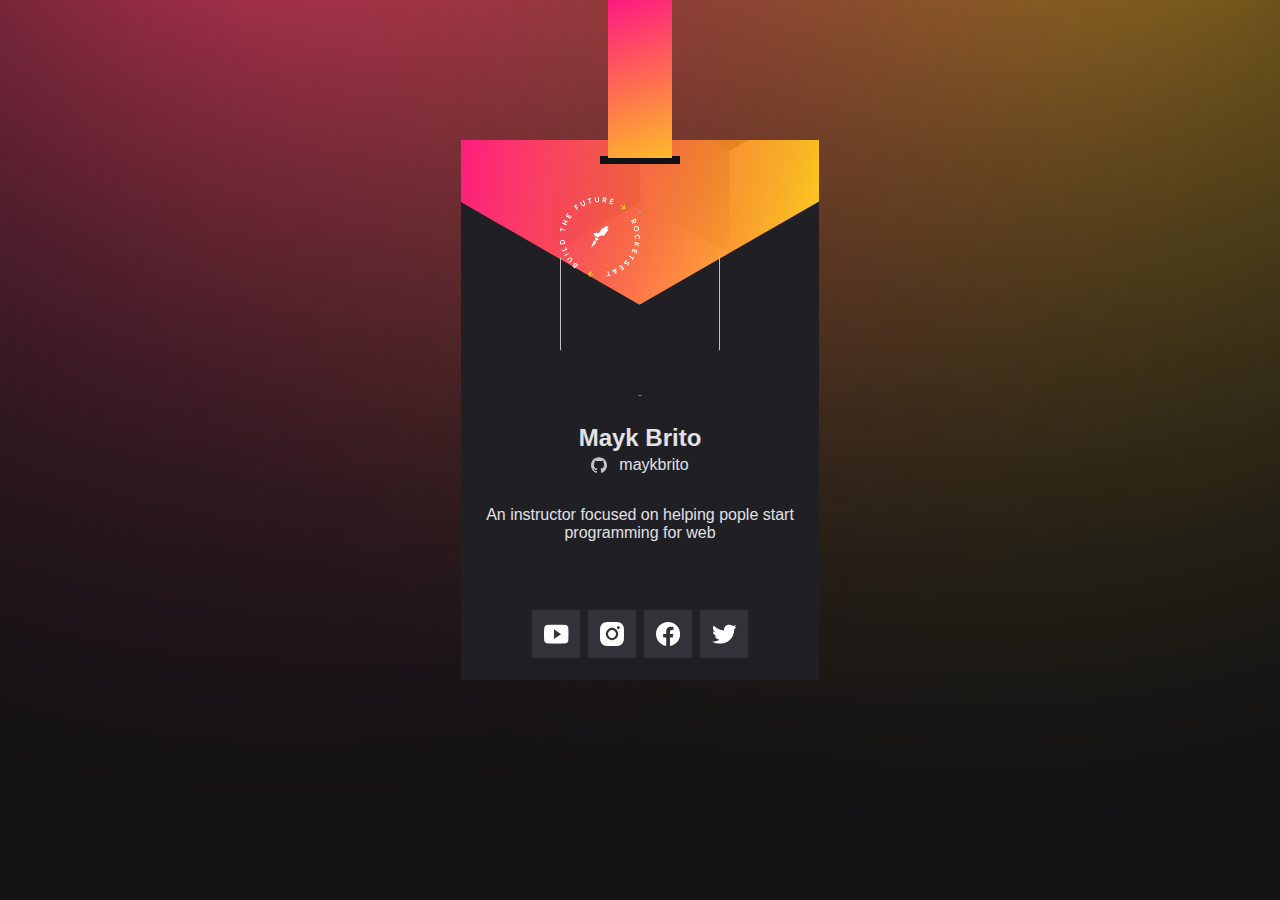
==== pag2.html @ 48598983 "V5" ====
<!DOCTYPE html>
<html lang="pt-BR">
<head>
    <meta charset="UTF-8">
    <meta http-equiv="X-UA-Compatible" content="IE=edge">
    <meta name="viewport" content="width=device-width, initial-scale=1.0">
    <link rel="stylesheet" href="style.css">
    <link rel="shortcut icon" href="images/selo.svg" type="image/x-icon">
    <link rel="preconnect" href="https://fonts.googleapis.com">
    <link rel="preconnect" href="https://fonts.gstatic.com" crossorigin>
    <link href="https://fonts.googleapis.com/css2?family=Poppins:wght@400;700&display=swap" rel="stylesheet">
    <title id="tittleName">#</title>
</head>
<body>
    <main>
        <div id="faixa"></div>
        <div class="container">

            <div class="avatar">
                <span><img src="images/selo.svg" alt="Selo Rocketseat"></span>
                <img src="#" alt="" id="userImg">
            </div>

            <h1 id="userName">Mayk Brito</h1>
            <a href="https://github.com/maykbrito" target="_blank" id="githubLink">
                <img src="images/github.svg" alt="ícone github" id="githubIcon">
                <span id="userLogin">maykbrito</span>
            </a>

            <p id="Bio">An instructor focused on helping pople start programming for web</p>

            <ul id="socialLinks">
                <li class="youtube"><a href="https://www.youtube.com/c/MaykBrito" target="_blank"><img src="images/youtube.svg" alt="ícone youtube"></a></li>
                <li class="instagram"><a href="https://www.instagram.com/maykbrito/" target="_blank"><img src="images/instagram.svg" alt="ícone instagram"></a></li>
                <li class="facebook"><a href="#" target="_blank"><img src="images/facebook.svg" alt="ícone facebook"></a></li>
                <li class="twitter"><a href="#" target="_blank"><img src="images/twiter.svg" alt="ícone twitter"></a></li>
            </ul>

        </div>
    </main>
    <script src="script.js" type="module"></script>
</body>
</html>
---- style.css ----
*{
    margin: 0;
    padding: 0;
    box-sizing: border-box;
}

body {

    --black:#202024;

    --gray: #E1E1E6;

    font-family: 'Roboto', sans-serif;
    -webkit-font-smoothing: antialiased;

}

main {
    display: flex;
    justify-content: center;
    background-color: #121214;
    height: auto;
    min-height: 100vh;
}

.container {
    background: url(images/background.svg) no-repeat center/cover;
    width: 650px;
    height: 812px;
    text-align: center;
    color: var(--gray);
}

.avatar {
    width: 10rem;
    margin: 11.5rem auto 0;

    position: relative;
}

.avatar span {
    position: absolute;
    top: -15px;
    z-index: 1;
}

.avatar > img {
    width: 10rem;
    height: 11.5rem;
    object-fit: cover;

    clip-path: polygon(50% 0, 100% 25%, 100% 75%, 50% 100%, 0 75%, 0 25%);
}

h1 {
    font-size: 1.5rem;
    margin-top: 1.5rem;
}

a {
    color: var(--gray);
    text-decoration: none;
    margin-top: .25rem;
    display: flex;
    justify-content: center;
    gap: .75rem;
    align-items: center;
}

p {
    margin-top: 2rem;
    text-align: center;
}

ul {
    margin-top: 4rem;
    list-style: none;
    display: flex;
    gap: .5rem;
    justify-content: center;
}

#faixa {
    display: none;
}

@media only screen and (min-width:650px) {

    main {
        background: url(images/degrades.svg) no-repeat center/cover;
        background-color: #121214;
    }
    
    .container {
        background: url(images/desktop.svg) no-repeat center/cover;
        height: 540px;
        width: 358px;
        position: relative;
        margin-top: 140px;
        
    }

    .avatar {
        margin: 4.5rem auto 0;
    }

    #faixa {
        display: block;
        width: 64px;
        height: 158px;
        position: absolute;
        z-index: 1;
        top: 0;
        background: linear-gradient(161.24deg, #FF008E -15.25%, #FFCD1E 111.89%);
    }

}
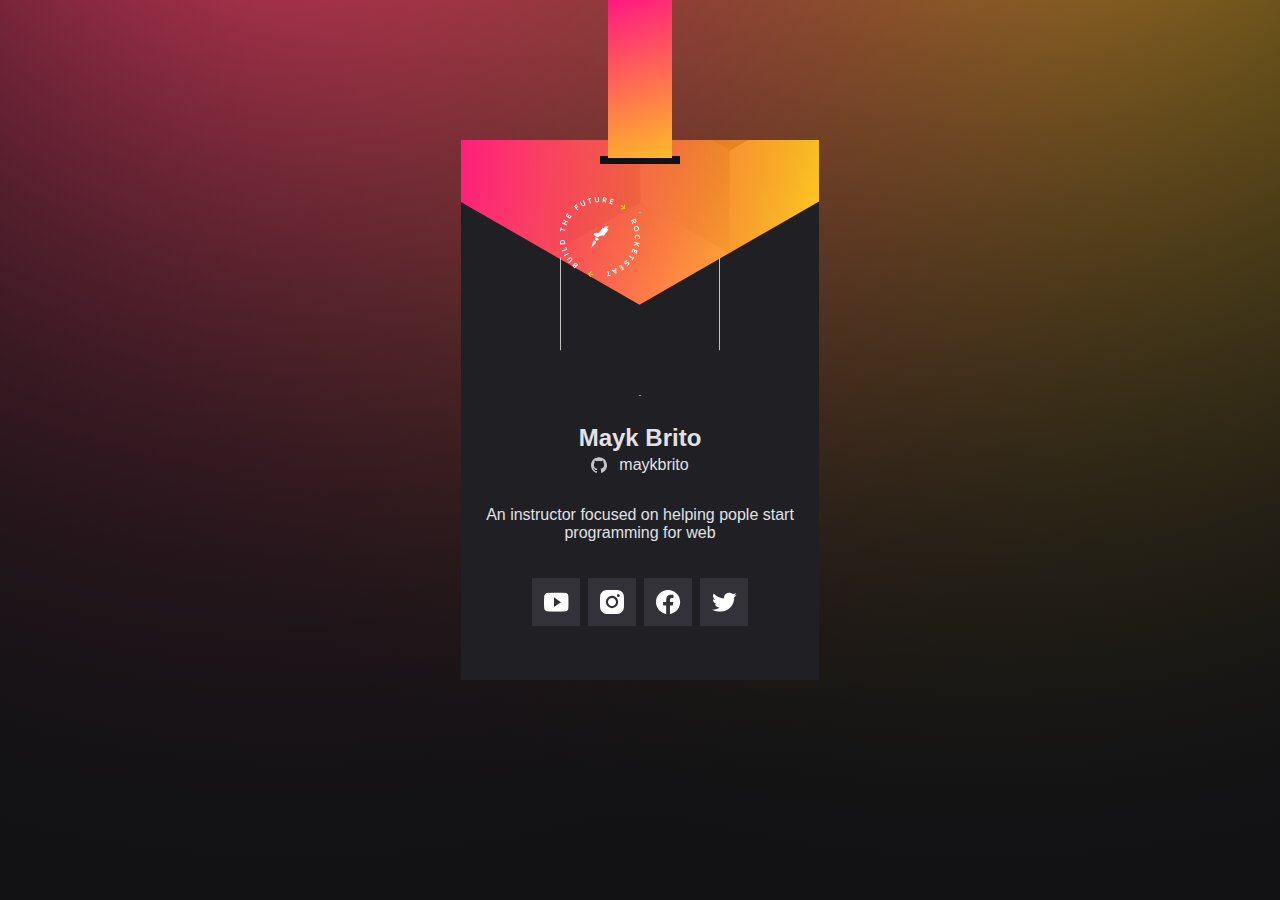
==== commit 09669c5e: "Final commit" ====
--- a/pag2.html
+++ b/pag2.html
@@ -4,7 +4,7 @@
     <meta charset="UTF-8">
     <meta http-equiv="X-UA-Compatible" content="IE=edge">
     <meta name="viewport" content="width=device-width, initial-scale=1.0">
-    <link rel="stylesheet" href="style.css">
+    <link rel="stylesheet" href="page2Styles/style.css">
     <link rel="shortcut icon" href="images/selo.svg" type="image/x-icon">
     <link rel="preconnect" href="https://fonts.googleapis.com">
     <link rel="preconnect" href="https://fonts.gstatic.com" crossorigin>
@@ -38,6 +38,6 @@
 
         </div>
     </main>
-    <script src="script.js" type="module"></script>
+    <script src="pag2.js"></script>
 </body>
 </html>--- a/page2Styles/style.css
+++ b/page2Styles/style.css
@@ -0,0 +1,118 @@
+*{
+    margin: 0;
+    padding: 0;
+    box-sizing: border-box;
+}
+
+body {
+
+    --black:#202024;
+
+    --gray: #E1E1E6;
+
+    font-family: 'Roboto', sans-serif;
+    -webkit-font-smoothing: antialiased;
+
+}
+
+main {
+    display: flex;
+    justify-content: center;
+    background-color: #121214;
+    height: auto;
+    min-height: 100vh;
+}
+
+.container {
+    background: url(../images/background.svg) no-repeat center/cover;
+    width: 650px;
+    height: 812px;
+    text-align: center;
+    color: var(--gray);
+}
+
+.avatar {
+    width: 10rem;
+    margin: 11.5rem auto 0;
+
+    position: relative;
+}
+
+.avatar span {
+    position: absolute;
+    top: -15px;
+    z-index: 1;
+}
+
+.avatar > img {
+    width: 10rem;
+    height: 11.5rem;
+    object-fit: cover;
+
+    clip-path: polygon(50% 0, 100% 25%, 100% 75%, 50% 100%, 0 75%, 0 25%);
+}
+
+h1 {
+    font-size: 1.5rem;
+    margin-top: 1.5rem;
+}
+
+a {
+    color: var(--gray);
+    text-decoration: none;
+    margin-top: .25rem;
+    display: flex;
+    justify-content: center;
+    gap: .75rem;
+    align-items: center;
+}
+
+p {
+    margin-top: 2rem;
+    text-align: center;
+}
+
+ul {
+    margin-top: 2rem;
+    list-style: none;
+    display: flex;
+    gap: .5rem;
+    justify-content: center;
+}
+
+#faixa {
+    display: none;
+}
+
+@media only screen and (min-width:650px) {
+
+    main {
+        background: url(../images/degrades.svg) no-repeat center/cover;
+        background-color: #121214;
+    }
+    
+    .container {
+        background: url(../images/desktop.svg) no-repeat center/cover;
+        height: 540px;
+        width: 358px;
+        position: relative;
+        margin-top: 140px;
+        
+    }
+
+    .avatar {
+        margin: 4.5rem auto 0;
+    }
+
+    #faixa {
+        display: block;
+        width: 64px;
+        height: 158px;
+        position: absolute;
+        z-index: 1;
+        top: 0;
+        background: linear-gradient(161.24deg, #FF008E -15.25%, #FFCD1E 111.89%);
+    }
+
+
+}